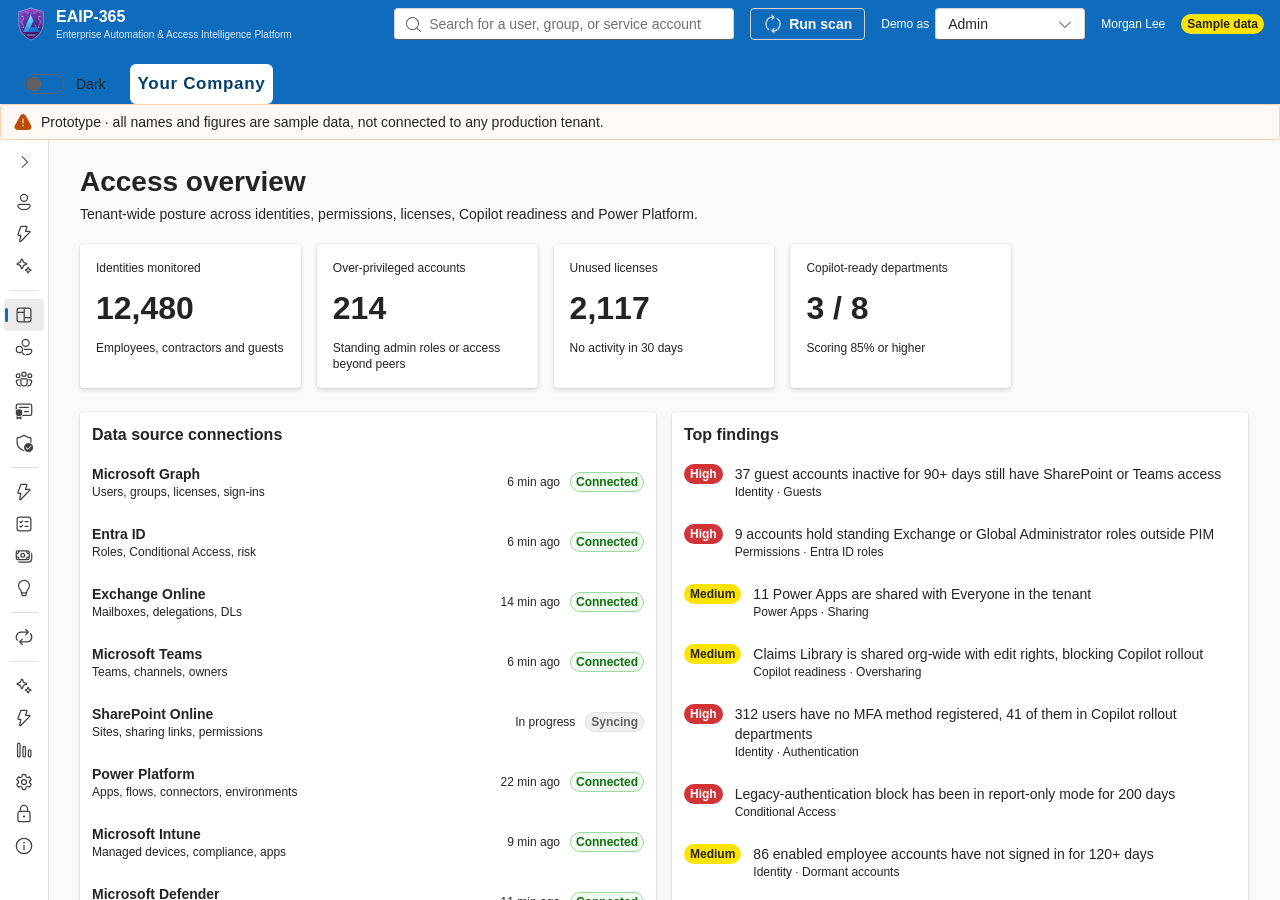
==== index.html @ 0c6802d9 "My Overview and governance pages for every account type (565f645)" ====
<!doctype html>
<html lang="en">
  <head>
    <meta charset="UTF-8" />
    <meta name="viewport" content="width=device-width, initial-scale=1.0" />
    <title>EAIP-365</title>
    <style>html,body,#root{height:100%;margin:0;overflow:hidden}</style>
    <link rel="icon" type="image/svg+xml" href="./eaip-logo.svg" />
    <meta name="theme-color" content="#4a2284" />
    <script type="module" crossorigin src="./assets/main-QT9X47VD.js"></script>
    <link rel="modulepreload" crossorigin href="./assets/modulepreload-polyfill-P2Xu9kJm.js">
    <link rel="stylesheet" crossorigin href="./assets/main-D5Pa1UQq.css">
  </head>
  <body>
    <div id="root"></div>
  </body>
</html>
---- assets/main-D5Pa1UQq.css ----
.ab{--ab-deep:#04233f;--ab-navy:#063f6b;--ab-ink:#183b5d;--ab-blue:#0090cb;--ab-link:#0062a3;--ab-sky:#7ccbef;--ab-paper:#f7f7f7;--ab-gray:#4a4b4e;--ab-good:#2ba672;--ab-warn:#ffd35f;--ab-bad:#f14760;--ab-serif:"Didot", "Bodoni MT", "Playfair Display", "Iowan Old Style", "Palatino Linotype", Georgia, serif;--ab-mono:"Cascadia Mono", Consolas, "SF Mono", Menlo, monospace;--ab-sans:Lato, "Segoe UI Variable Text", "Segoe UI", system-ui, sans-serif;font-family:var(--ab-sans);color:#fff;margin:-24px -32px;overflow-x:hidden}.ab *,.ab :before,.ab :after{box-sizing:border-box}.ab button{cursor:pointer;font-family:inherit}.ab :focus-visible{outline:2px solid var(--ab-sky);outline-offset:3px}.ab-hero{background:radial-gradient(1200px 700px at 78% 40%, #0b5a94 0%, transparent 60%), linear-gradient(160deg, var(--ab-navy), var(--ab-deep) 70%);grid-template-rows:auto 1fr auto;gap:24px;min-height:min(92vh,880px);padding:26px clamp(20px,5vw,72px) 44px;display:grid;position:relative;overflow:hidden}.ab-hero:before{content:"";z-index:1;pointer-events:none;background:linear-gradient(100deg,#0000 40%,#7ccbef1a 50%,#0000 60%);animation:11s ease-in-out infinite abSweep;position:absolute;inset:-20%}.ab-net{opacity:.75;z-index:0;width:100%;height:100%;position:absolute;inset:0}.ab-mast{z-index:2;font:12px var(--ab-mono);letter-spacing:.18em;text-transform:uppercase;color:var(--ab-sky);border-bottom:1px solid #fff3;flex-wrap:wrap;justify-content:space-between;gap:16px;padding-bottom:14px;display:flex;position:relative}.ab-hero-body{z-index:2;grid-template-columns:minmax(0,1.35fr) minmax(280px,.65fr);align-items:end;gap:40px;display:grid;position:relative}.ab-h1{font-family:var(--ab-serif);letter-spacing:-.035em;margin:0;font-size:clamp(46px,8.4vw,132px);font-weight:400;line-height:.93}.ab-h1 em{color:var(--ab-sky);font-style:italic}.ab-lede{color:#ffffffdb;max-width:560px;margin:28px 0 0;font-size:clamp(16px,1.5vw,20px);line-height:1.55}.ab-cta{flex-wrap:wrap;gap:12px;margin-top:30px;display:flex}.ab-btn{color:#fff;min-height:46px;font:600 13px var(--ab-mono);letter-spacing:.14em;text-transform:uppercase;background:0 0;border:1px solid #fff;border-radius:2px;padding:0 22px;transition:background .2s,color .2s}.ab-btn:hover{color:var(--ab-ink);background:#fff}.ab-btn.solid{background:var(--ab-blue);border-color:var(--ab-blue)}.ab-btn.solid:hover{color:var(--ab-ink);background:#fff;border-color:#fff}.ab-term{-webkit-backdrop-filter:blur(4px);backdrop-filter:blur(4px);height:240px;font:12px/1.9 var(--ab-mono);color:#cfeaf7;background:#031a2fcc;border:1px solid #7ccbef59;padding:12px 14px;position:relative;overflow:hidden}.ab-term:after{content:"";pointer-events:none;background:linear-gradient(#031a2f,#0000 22% 78%,#031a2f);position:absolute;inset:0}.ab-term-track{animation:22s linear infinite abScroll}.ab-term b{color:var(--ab-blue);font-weight:600}.ab-term i{color:var(--ab-good);font-style:normal}.ab-term-cap{z-index:2;letter-spacing:.16em;color:var(--ab-sky);font-size:10px;position:absolute;top:8px;right:12px}.ab-ticker{background:var(--ab-deep);border-block:1px solid #7ccbef40;overflow:hidden}.ab-ticker-track{width:max-content;animation:46s linear infinite abTick;display:flex}.ab-ticker span{font:12px var(--ab-mono);letter-spacing:.2em;text-transform:uppercase;color:var(--ab-sky);white-space:nowrap;padding:14px 28px}.ab-ticker span:after{content:"—";color:var(--ab-blue);margin-left:56px}.ab-stats{background:var(--ab-paper);color:var(--ab-ink);grid-template-columns:repeat(auto-fit,minmax(210px,1fr));display:grid}.ab-stat{border-right:1px solid #dde1e6;padding:clamp(28px,4vw,52px) clamp(20px,3vw,40px)}.ab-stat:last-child{border-right:0}.ab-stat-n{font-family:var(--ab-serif);letter-spacing:-.03em;font-size:clamp(44px,6vw,84px);line-height:1}.ab-stat-l{font:12px/1.5 var(--ab-mono);letter-spacing:.1em;text-transform:uppercase;color:var(--ab-gray);margin-top:10px}.ab-ch{padding:clamp(56px,9vw,120px) clamp(20px,5vw,72px)}.ab-ch.light{color:var(--ab-ink);background:#fff}.ab-ch.dark{background:var(--ab-ink);color:#fff}.ab-ch-in{grid-template-columns:minmax(0,.9fr) minmax(0,1.1fr);align-items:center;gap:clamp(28px,5vw,76px);max-width:1280px;margin:0 auto;display:grid}.ab-ch.flip .ab-copy{order:2}.ab-num{font-family:var(--ab-serif);color:#0000;-webkit-text-stroke:1px currentColor;opacity:.3;font-size:clamp(84px,12vw,180px);line-height:.8}.ab-kick{font:12px var(--ab-mono);letter-spacing:.22em;text-transform:uppercase;color:var(--ab-blue);margin:18px 0 14px}.dark .ab-kick{color:var(--ab-sky)}.ab-h2{font-family:var(--ab-serif);letter-spacing:-.025em;margin:0 0 20px;font-size:clamp(32px,4.4vw,62px);font-weight:400;line-height:1.02}.ab-h2 em{color:var(--ab-link);font-style:italic}.dark .ab-h2 em{color:var(--ab-sky)}.ab-body{opacity:.88;max-width:520px;margin:0 0 22px;font-size:17px;line-height:1.65}.ab-list{max-width:520px;margin:0;padding:0;list-style:none}.ab-list li{border-top:1px solid #7f8c9b59;padding:11px 0 11px 28px;font-size:15px;position:relative}.ab-list li:before{content:"—";color:var(--ab-blue);font-family:var(--ab-mono);position:absolute;left:0}.ab-scene{color:#dff3fb;font-family:var(--ab-mono);background:#031a2f;border-radius:4px;overflow:hidden;box-shadow:0 30px 80px #04233f59,0 0 0 1px #7ccbef4d}.ab-scene:not(.is-live) *,.ab-scene:not(.is-live) :before,.ab-scene:not(.is-live) :after{animation-play-state:paused!important}.ab-bar{letter-spacing:.14em;text-transform:uppercase;background:#021527;border-bottom:1px solid #7ccbef2e;align-items:center;gap:12px;padding:9px 14px;font-size:11px;display:flex}.ab-bar .t{color:var(--ab-sky);text-overflow:ellipsis;white-space:nowrap;flex:1;overflow:hidden}.ab-rec{color:#ff6b81;animation:1.4s steps(2,end) infinite abBlink}.ab-tc{color:#fff;font-variant-numeric:tabular-nums}.ab-stage{aspect-ratio:16/10;padding:18px;position:relative;overflow:hidden}.ab-stage:before{content:"";z-index:3;pointer-events:none;background:repeating-linear-gradient(0deg,#ffffff09 0 1px,#0000 1px 3px);position:absolute;inset:0}.ab-stage:after{content:"";z-index:3;pointer-events:none;background:linear-gradient(100deg,#0000 45%,#7ccbef14 50%,#0000 55%);animation:6s linear infinite abSweep;position:absolute;inset:-30% -60%}.ab-loop{background:#ffffff1a;height:3px}.ab-loop i{background:var(--ab-blue);transform-origin:0;height:100%;animation:10s linear infinite abLoop;display:block}.ab-pill{letter-spacing:.08em;text-transform:uppercase;border-radius:999px;padding:2px 8px;font-size:10px;display:inline-block}.ab-pill.g{color:#6fe0b1;background:#2ba67240}.ab-pill.w{color:var(--ab-warn);background:#ffd35f38}.ab-pill.b{color:#ff8fa0;background:#f1476040}.ab-pill.i{color:var(--ab-sky);background:#0090cb4d}.ab-search{border:1px solid var(--ab-blue);background:#0090cb1a;align-items:center;gap:8px;height:38px;padding:0 12px;font-size:13px;display:flex}.ab-type{white-space:nowrap;--n:18;animation:10s steps(18,end) infinite abType;display:inline-block;overflow:hidden}.ab-caret{background:var(--ab-sky);width:7px;height:16px;animation:1s steps(2,end) infinite abBlink}.ab-tiles{grid-template-columns:repeat(3,1fr);gap:10px;margin-top:14px;display:grid}.ab-tile{background:#7ccbef0f;border:1px solid #7ccbef4d;padding:10px;animation:10s ease-out infinite backwards abTile}.ab-tile h5{letter-spacing:.16em;text-transform:uppercase;color:var(--ab-sky);margin:0 0 8px;font-size:10px;font-weight:400}.ab-sk{background:#ffffff38;border-radius:3px;height:6px;margin-bottom:6px}.ab-cmp{gap:6px;display:grid;position:relative}.ab-cmp-row{border:1px solid #0000;grid-template-columns:1.2fr .5fr .5fr;align-items:center;padding:7px 10px;font-size:12px;display:grid}.ab-cmp-row.h{color:var(--ab-sky);letter-spacing:.16em;text-transform:uppercase;font-size:10px}.ab-cmp-row.diff{animation:5s ease-in-out infinite abDiff}.ab-cmp-row .y{color:#6fe0b1}.ab-cmp-row .n{color:#ff8fa0}.ab-scan{border-bottom:1px solid var(--ab-blue);pointer-events:none;background:linear-gradient(#0000,#0090cb40,#0000);height:36px;animation:5s linear infinite abScan;position:absolute;top:0;left:0;right:0}.ab-seats{grid-template-columns:repeat(14,1fr);gap:7px;display:grid}.ab-seats i{aspect-ratio:1;background:var(--ab-blue);border-radius:50%}.ab-seats i.idle{background:var(--ab-warn);animation:8s ease-in-out infinite abIdle}.ab-swap{height:54px;margin-top:16px;position:relative}.ab-swap div{align-items:baseline;gap:10px;display:flex;position:absolute;inset:0}.ab-swap b{font:400 34px var(--ab-serif)}.ab-swap .a{animation:8s infinite abSwapA}.ab-swap .b{color:#6fe0b1;animation:8s infinite abSwapB}.ab-rd{grid-template-columns:1fr 120px;align-items:center;gap:18px;display:grid}.ab-mx{grid-template-columns:repeat(6,1fr);gap:5px;display:grid}.ab-mx i{background:#1b3b57;border-radius:2px;height:26px;animation:9s ease-in-out infinite abCell}.ab-ring{width:120px;height:120px;position:relative}.ab-ring svg{transform:rotate(-90deg)}.ab-ring circle{fill:none;stroke-width:9px}.ab-ring .bg{stroke:#1b3b57}.ab-ring .fg{stroke:var(--ab-blue);stroke-dasharray:289;stroke-linecap:round;animation:9s ease-in-out infinite abRing}.ab-ring span{font:400 28px var(--ab-serif);place-items:center;display:grid;position:absolute;inset:0}.ab-gv{width:100%;height:100%}.ab-gv .ed{stroke:#7ccbef59;stroke-width:1px;stroke-dasharray:3 5;animation:1.2s linear infinite abDash}.ab-gv .nd{fill:var(--ab-blue)}.ab-gv .orph{fill:var(--ab-bad);animation:7s ease-in-out infinite abOrph}.ab-kpis{z-index:2;flex-wrap:wrap;gap:8px;display:flex;position:absolute;bottom:14px;left:18px;right:18px}.ab-bars{gap:11px;display:grid}.ab-bar-row{grid-template-columns:84px 1fr 54px;align-items:center;gap:10px;font-size:11px;display:grid}.ab-track{background:#ffffff14;height:12px}.ab-fill{background:linear-gradient(90deg, var(--ab-link), var(--ab-blue));height:100%;animation:10s ease-in-out infinite abBar}.ab-save{z-index:2;font:400 30px var(--ab-serif);color:#6fe0b1;animation:10s infinite abSave;position:absolute;bottom:14px;right:18px}.ab-chat{gap:12px;font-size:12px;display:grid}.ab-msg{max-width:92%;padding:10px 12px;line-height:1.7}.ab-msg.u{border:1px solid var(--ab-blue);background:#0090cb40;justify-self:end}.ab-msg.a{background:#ffffff0f;border:1px solid #7ccbef40}.ab-ln{white-space:nowrap;width:calc(var(--n) * 1ch);animation:abLine 13s steps(var(--n)) infinite;display:block;overflow:hidden}.ab-flow{grid-template-columns:repeat(4,1fr);gap:10px;padding-top:34px;display:grid;position:relative}.ab-st{text-align:center;letter-spacing:.1em;text-transform:uppercase;border:1px solid #7ccbef40;padding:14px 10px;font-size:11px;animation:8s ease-in-out infinite abStage}.ab-st small{letter-spacing:0;text-transform:none;opacity:.7;margin-top:6px;display:block}.ab-tok{background:var(--ab-blue);width:14px;height:14px;box-shadow:0 0 16px var(--ab-blue);border-radius:50%;animation:8s linear infinite abTok;position:absolute;top:8px;left:6%}.ab-arch{gap:14px;display:grid}.ab-path{grid-template-columns:repeat(5,auto 1fr) auto;align-items:center;display:grid}.ab-nd{border:1px solid var(--ab-sky);letter-spacing:.08em;text-transform:uppercase;text-align:center;background:#7ccbef14;padding:9px 8px;font-size:10px}.ab-wire{background:repeating-linear-gradient(90deg, var(--ab-blue) 0 6px, transparent 6px 12px);background-size:12px 2px;min-width:8px;height:2px;animation:.7s linear infinite abWire}.ab-chips{flex-wrap:wrap;gap:8px;display:flex}.ab-chips span{letter-spacing:.1em;text-transform:uppercase;border:1px solid #7ccbef59;padding:5px 10px;font-size:10px;animation:6s ease-in-out infinite abGlow}.ab-road{background:var(--ab-paper);color:var(--ab-ink);padding:clamp(48px,7vw,96px) clamp(20px,5vw,72px)}.ab-road-in{max-width:1280px;margin:0 auto}.ab-road h3{font:400 clamp(28px, 3.4vw, 46px) var(--ab-serif);letter-spacing:-.02em;margin:8px 0 28px}.ab-line{background:#d6dbe1;height:3px;margin-bottom:26px;position:relative}.ab-line i{background:var(--ab-blue);transform-origin:0;animation:9s ease-in-out infinite abLoop;position:absolute;inset:0}.ab-phases{grid-template-columns:repeat(auto-fit,minmax(240px,1fr));gap:28px;display:grid}.ab-phase h4{font:12px var(--ab-mono);letter-spacing:.2em;text-transform:uppercase;color:var(--ab-link);margin:0 0 8px}.ab-phase p{color:var(--ab-gray);margin:0;font-size:15px;line-height:1.6}.ab-also{flex-wrap:wrap;gap:10px;margin-top:34px;display:flex}.ab-also span{border:1px solid var(--ab-ink);font:11px var(--ab-mono);letter-spacing:.14em;text-transform:uppercase;padding:8px 14px}.ab-close{text-align:center;background:radial-gradient(900px 500px at 50% 0%, #0b5a94, transparent 70%), var(--ab-deep);padding:clamp(72px,11vw,150px) clamp(20px,5vw,72px)}.ab-close h2{font:400 clamp(38px, 6.6vw, 104px)/.98 var(--ab-serif);letter-spacing:-.03em;max-width:1100px;margin:0 auto 30px}.ab-close h2 em{color:var(--ab-sky)}.ab-close .ab-cta{justify-content:center}.ab-foot{font:11px/1.8 var(--ab-mono);letter-spacing:.12em;text-transform:uppercase;color:#ffffff8c;margin-top:56px}@keyframes abSweep{0%{transform:translate(-30%)}to{transform:translate(30%)}}@keyframes abScroll{to{transform:translateY(-50%)}}@keyframes abTick{to{transform:translate(-50%)}}@keyframes abBlink{50%{opacity:0}}@keyframes abLoop{0%{transform:scaleX(0)}to{transform:scaleX(1)}}@keyframes abType{0%{width:0}14%{width:calc(var(--n) * 1ch)}92%{width:calc(var(--n) * 1ch)}to{width:0}}@keyframes abTile{0%{opacity:0;transform:translateY(14px)}9%,86%{opacity:1;transform:none}96%,to{opacity:0;transform:translateY(-6px)}}@keyframes abDiff{0%,to{background:0 0;border-color:#0000}50%{background:#ffd35f24;border-color:#ffd35f80}}@keyframes abScan{0%{transform:translateY(-40px)}to{transform:translateY(260px)}}@keyframes abIdle{0%,40%{background:var(--ab-warn);transform:scale(1)}50%{transform:scale(1.35)}60%,to{background:var(--ab-blue);transform:scale(1)}}@keyframes abSwapA{0%,38%{opacity:1}48%,to{opacity:0}}@keyframes abSwapB{0%,50%{opacity:0}62%,to{opacity:1}}@keyframes abCell{0%,6%{background:#1b3b57}20%,84%{background:var(--c)}98%,to{background:#1b3b57}}@keyframes abRing{0%{stroke-dashoffset:289px}40%,88%{stroke-dashoffset:110px}to{stroke-dashoffset:289px}}@keyframes abDash{to{stroke-dashoffset:-16px}}@keyframes abOrph{0%,20%{opacity:1;transform:translate(0)}55%{transform:translate(var(--dx), var(--dy));opacity:.25}to{opacity:1;transform:translate(0)}}@keyframes abBar{0%{width:0}28%,56%{width:var(--w)}74%,92%{width:calc(var(--w) - var(--cut))}to{width:0}}@keyframes abSave{0%,70%{opacity:0;transform:translateY(8px)}80%,94%{opacity:1;transform:none}to{opacity:0}}@keyframes abLine{0%{width:0}12%,88%{width:calc(var(--n) * 1ch)}to{width:0}}@keyframes abStage{0%{background:0 0;border-color:#7ccbef40}6%,22%{border-color:var(--ab-blue);background:#0090cb38}30%,to{background:0 0;border-color:#7ccbef40}}@keyframes abTok{0%{left:6%}to{left:92%}}@keyframes abWire{to{background-position-x:12px}}@keyframes abGlow{0%,to{background:0 0}50%{background:#0090cb38}}@keyframes abPulse{0%{opacity:.8;transform:scale(1)}to{opacity:0;transform:scale(3.4)}}@media (width<=900px){.ab-hero-body,.ab-ch-in{grid-template-columns:1fr}.ab-ch.flip .ab-copy{order:0}.ab-term{height:170px}.ab-stage{aspect-ratio:auto;min-height:300px}.ab-tiles{grid-template-columns:repeat(2,1fr)}.ab-seats{grid-template-columns:repeat(10,1fr)}.ab-rd{grid-template-columns:1fr;justify-items:center}.ab-flow{grid-template-columns:repeat(2,1fr)}.ab-tok{display:none}.ab-path{grid-template-columns:1fr;gap:4px}.ab-wire{background:repeating-linear-gradient(180deg, var(--ab-blue) 0 6px, transparent 6px 12px);justify-self:center;width:2px;height:14px}}@media (prefers-reduced-motion:reduce){.ab *,.ab :before,.ab :after{animation:none!important}}
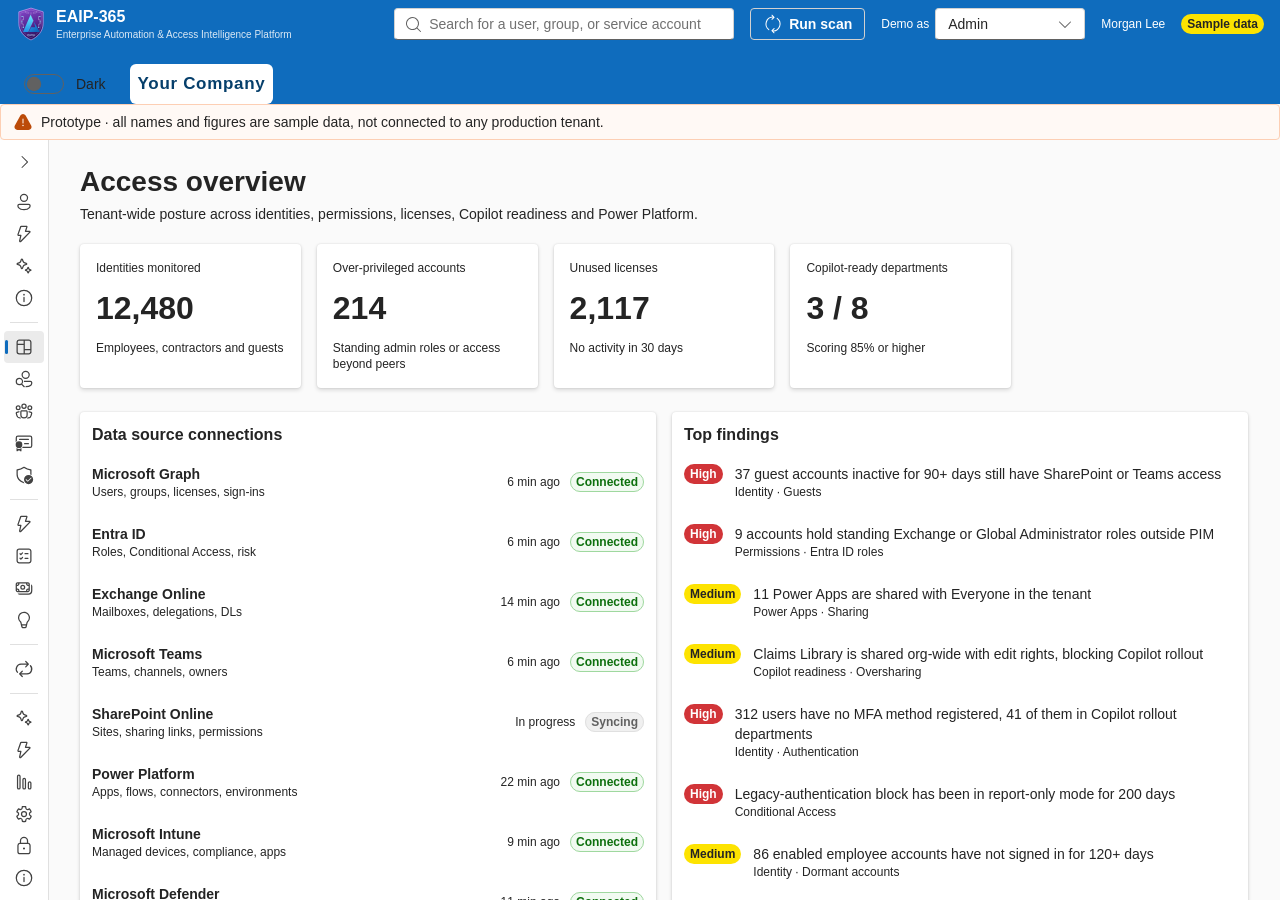
==== commit 21f18752: "Copilot Guidelines (c2f57e8)" ====
--- a/index.html
+++ b/index.html
@@ -7,7 +7,7 @@
     <style>html,body,#root{height:100%;margin:0;overflow:hidden}</style>
     <link rel="icon" type="image/svg+xml" href="./eaip-logo.svg" />
     <meta name="theme-color" content="#4a2284" />
-    <script type="module" crossorigin src="./assets/main-QT9X47VD.js"></script>
+    <script type="module" crossorigin src="./assets/main-BQnHCEGZ.js"></script>
     <link rel="modulepreload" crossorigin href="./assets/modulepreload-polyfill-P2Xu9kJm.js">
     <link rel="stylesheet" crossorigin href="./assets/main-D5Pa1UQq.css">
   </head>
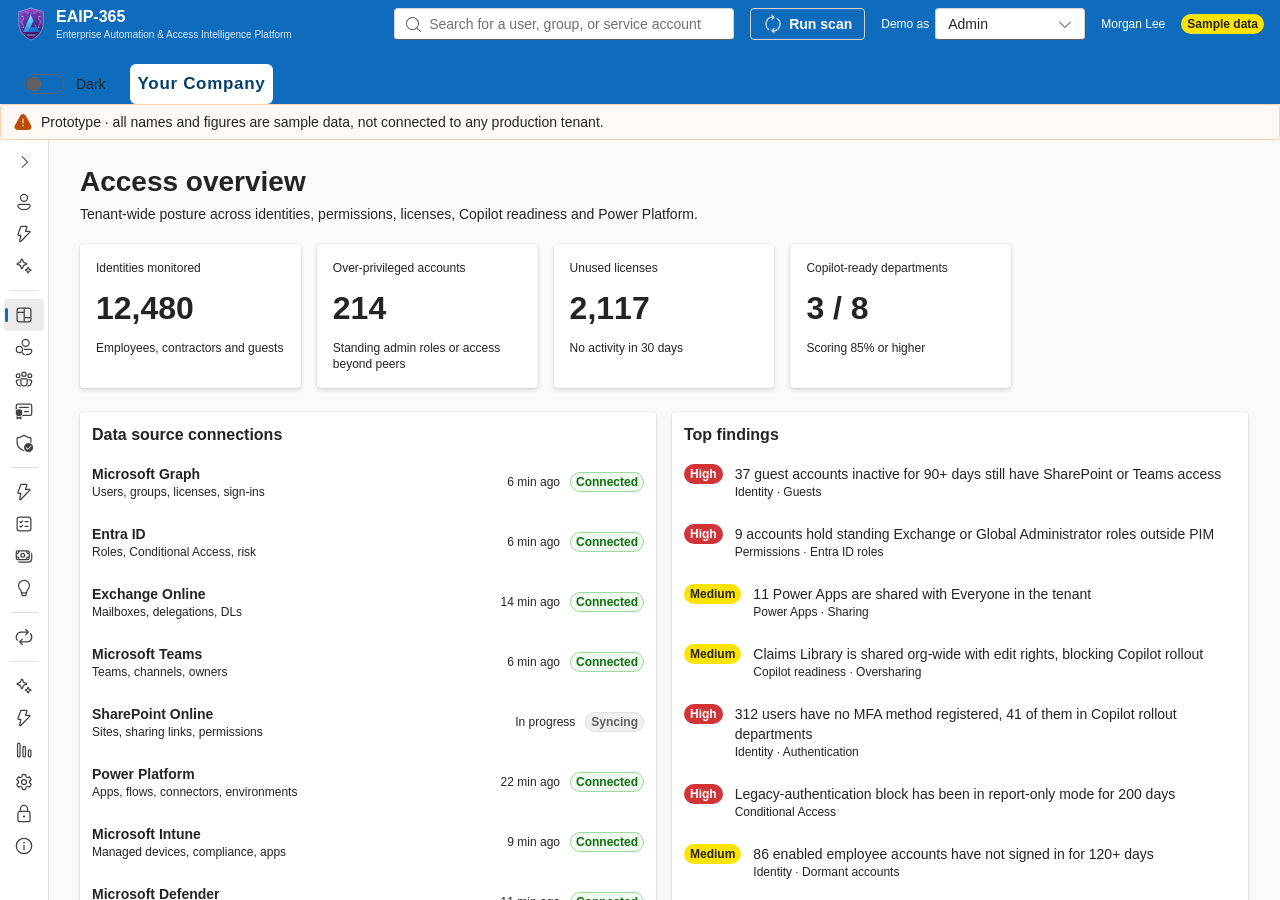
==== commit db1f35c1: "Copilot guidelines answered through Ask EAIP (3789085)" ====
--- a/index.html
+++ b/index.html
@@ -7,7 +7,7 @@
     <style>html,body,#root{height:100%;margin:0;overflow:hidden}</style>
     <link rel="icon" type="image/svg+xml" href="./eaip-logo.svg" />
     <meta name="theme-color" content="#4a2284" />
-    <script type="module" crossorigin src="./assets/main-BQnHCEGZ.js"></script>
+    <script type="module" crossorigin src="./assets/main-D-mkAZKi.js"></script>
     <link rel="modulepreload" crossorigin href="./assets/modulepreload-polyfill-P2Xu9kJm.js">
     <link rel="stylesheet" crossorigin href="./assets/main-D5Pa1UQq.css">
   </head>
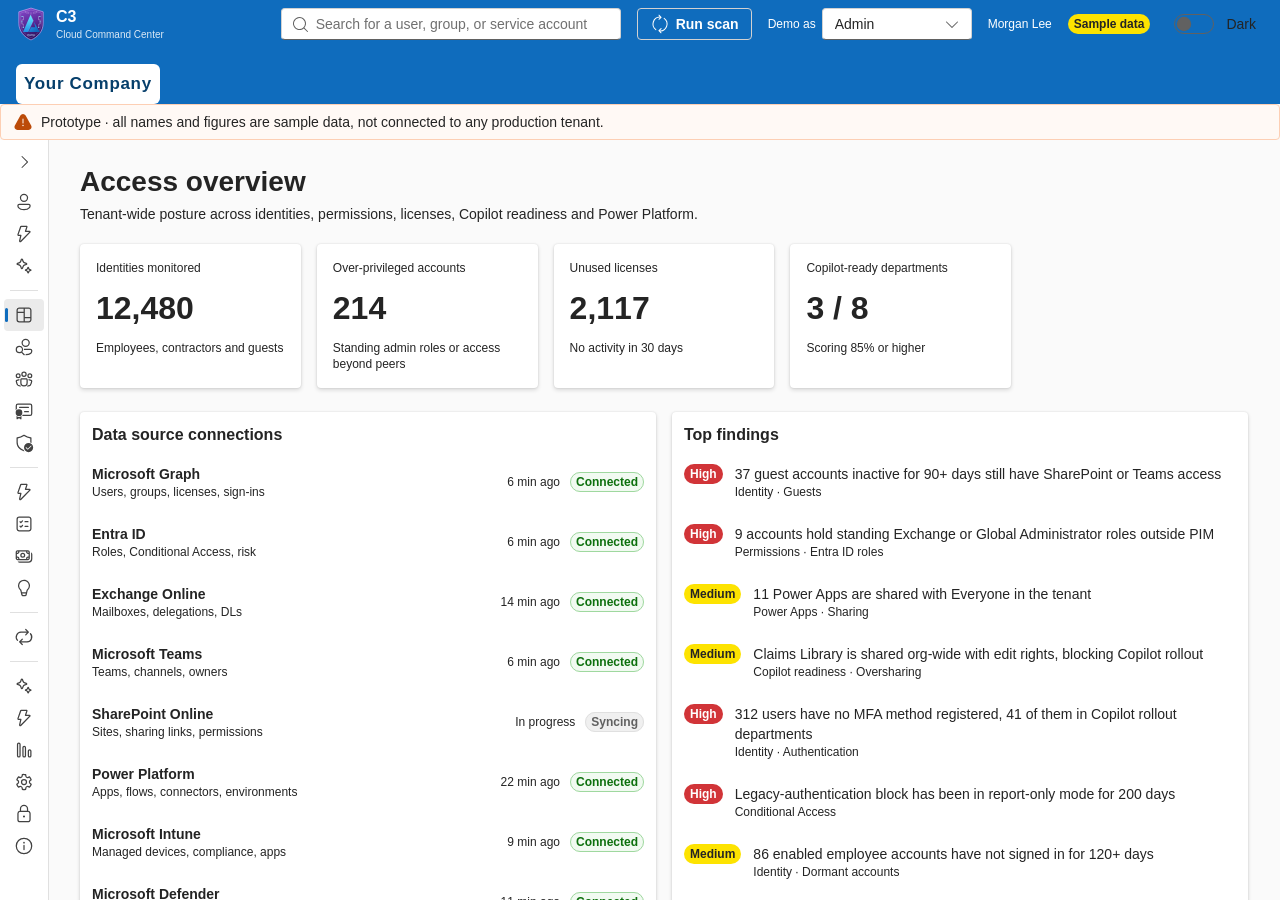
==== commit 89f8b6fe: "Rename to C3 (Cloud Command Center) (b3631c0)" ====
--- a/index.html
+++ b/index.html
@@ -3,11 +3,11 @@
   <head>
     <meta charset="UTF-8" />
     <meta name="viewport" content="width=device-width, initial-scale=1.0" />
-    <title>EAIP-365</title>
+    <title>C3</title>
     <style>html,body,#root{height:100%;margin:0;overflow:hidden}</style>
     <link rel="icon" type="image/svg+xml" href="./eaip-logo.svg" />
     <meta name="theme-color" content="#4a2284" />
-    <script type="module" crossorigin src="./assets/main-D-mkAZKi.js"></script>
+    <script type="module" crossorigin src="./assets/main-CrXpIZQK.js"></script>
     <link rel="modulepreload" crossorigin href="./assets/modulepreload-polyfill-P2Xu9kJm.js">
     <link rel="stylesheet" crossorigin href="./assets/main-D5Pa1UQq.css">
   </head>
